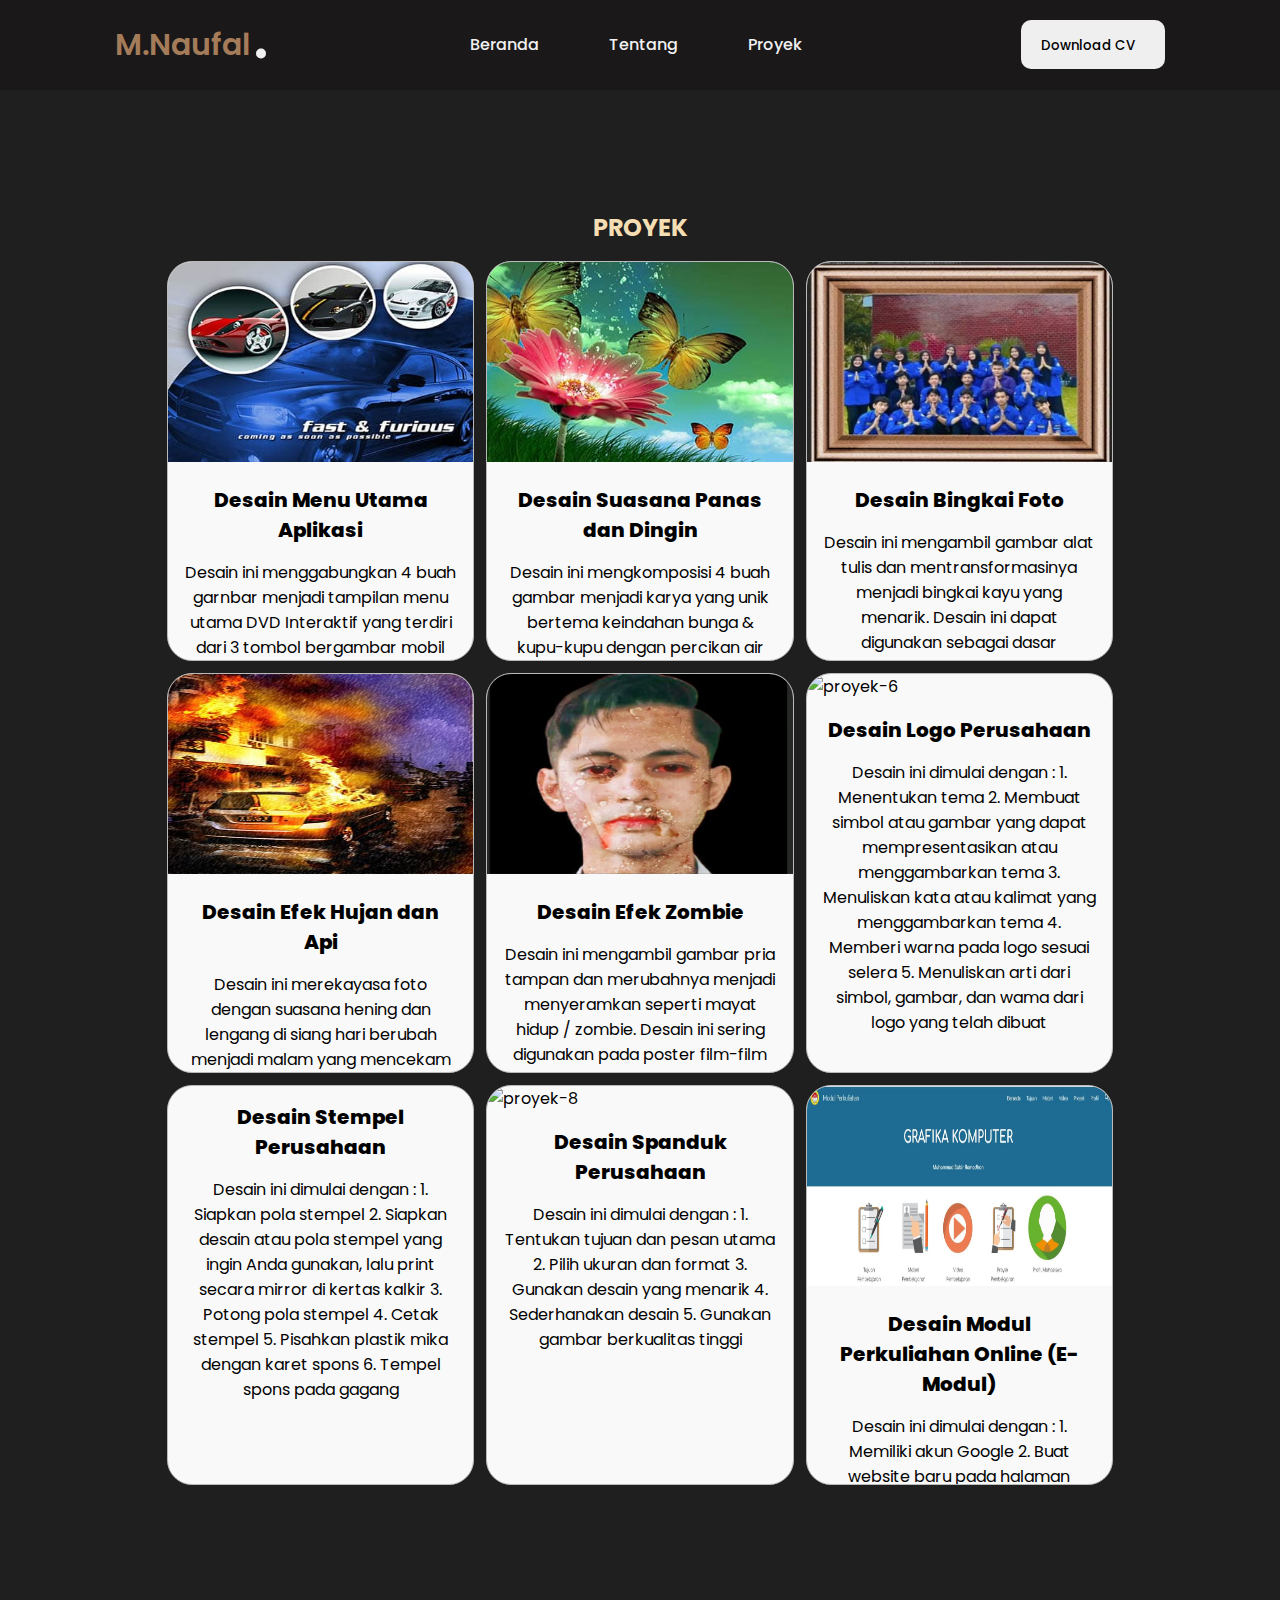
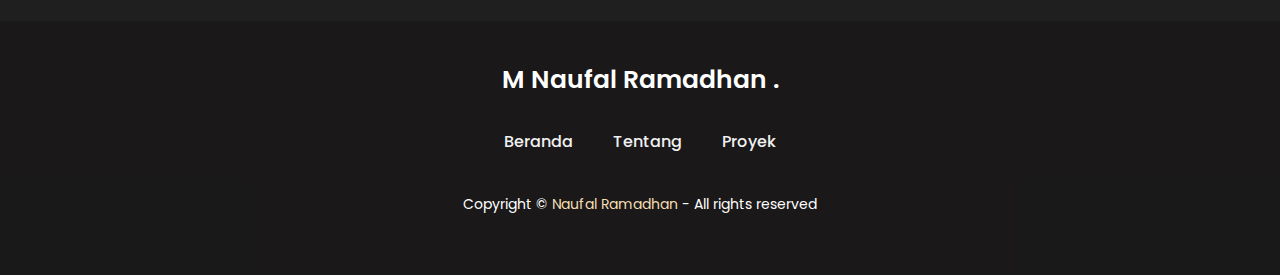
==== proyek.html @ e80bd855 "first commit" ====
<!DOCTYPE html>
<html lang="en">
  <head>
    <meta charset="UTF-8" />
    <meta name="viewport" content="width=device-width, initial-scale=1.0" />
    <link
      rel="stylesheet"
      href="https://unicons.iconscout.com/release/v4.0.8/css/line.css"
    />
    <!-- --------- CSS ---------- -->
    <link rel="stylesheet" href="assets/css/style.css" />
    <title>Portfolio Naufal Ramadhan</title>
  </head>
  <body>
    <div class="container">
      <!-- --------------- HEADER --------------- -->
      <nav id="header" style="position: relative">
        <div class="nav-logo">
          <p class="nav-name">M.Naufal</p>
          <span>.</span>
        </div>
        <div class="nav-menu" id="myNavMenu">
          <ul class="nav_menu_list">
            <li class="nav_list">
              <a href="/index.html" class="nav-link active-link">Beranda</a>
              <div class="circle"></div>
            </li>
            <li class="nav_list">
              <a href="/tentang.html" class="nav-link">Tentang</a>
              <div class="circle"></div>
            </li>
            <li class="nav_list">
              <a href="/proyek.html" class="nav-link">Proyek</a>
              <div class="circle"></div>
            </li>
          </ul>
        </div>
        <div class="nav-button">
          <button class="btn">
            <a href="" target="_blank" rel="noopener noreferrer"> Download CV</a
            ><i class="uil uil-file-alt"></i>
          </button>
        </div>
        <div class="nav-menu-btn">
          <i class="uil uil-bars" onclick="myMenuFunction()"></i>
        </div>
      </nav>

      <!-- -------------- MAIN ---------------- -->
      <main class="wrapper">
        <!-- -------------- FEATURED BOX ---------------- -->
        <section class="sectionProyek" style="margin-top: 120px">
          <h2 style="font-weight: 700">PROYEK</h2>
          <div class="Proyek">
            <div class="cards">
              <a
                href="https://youtu.be/zWfFFn6LvWQ?si=DFjpLo87bXBMIXGr"
                target="_blank"
                rel="noopener noreferrer"
              >
                <img src="proyek-1.jpg" alt="proyek-1" />
              </a>
              <div class="content-text">
                <h3>
                  <a
                    href="https://youtu.be/zWfFFn6LvWQ?si=DFjpLo87bXBMIXGr"
                    target="_blank"
                    rel="noopener noreferrer"
                    >Desain Menu Utama Aplikasi</a
                  >
                </h3>
                <p>
                  Desain ini menggabungkan 4 buah garnbar menjadi tampilan menu
                  utama DVD Interaktif yang terdiri dari 3 tombol bergambar
                  mobil sport dengan background bernuansa kebiruan.
                </p>
              </div>
            </div>
            <div class="cards">
              <a
                href="https://youtu.be/wy5TAMaLfY4?si=_1LfIuaYW1uSSjaZ"
                target="_blank"
                rel="noopener noreferrer"
              >
                <img src="proyek-2.jpg" alt="proyek-2" />
              </a>
              <div class="content-text">
                <h3>
                  <a
                    href="https://youtu.be/wy5TAMaLfY4?si=_1LfIuaYW1uSSjaZ"
                    target="_blank"
                    rel="noopener noreferrer"
                    >Desain Suasana Panas dan Dingin</a
                  >
                </h3>
                <p>
                  Desain ini mengkomposisi 4 buah gambar menjadi karya yang unik
                  bertema keindahan bunga & kupu-kupu dengan percikan air yang
                  dihembus angin dan bernuansa kehijauan.
                </p>
              </div>
            </div>
            <div class="cards">
              <a
                href="https://youtu.be/zvzgf5PeIN4?si=355lSWm0LKMLXTj-"
                target="_blank"
                rel="noopener noreferrer"
              >
                <img src="proyek-3.jpeg" alt="proyek-3" />
              </a>
              <div class="content-text">
                <h3>
                  <a
                    href="https://youtu.be/zvzgf5PeIN4?si=355lSWm0LKMLXTj-"
                    target="_blank"
                    rel="noopener noreferrer"
                    >Desain Bingkai Foto</a
                  >
                </h3>
                <p>
                  Desain ini mengambil gambar alat tulis dan mentransformasinya
                  menjadi bingkai kayu yang menarik. Desain ini dapat digunakan
                  sebagai dasar pembuatan foto dinding dengan bingkai.
                </p>
              </div>
            </div>
            <div class="cards">
              <a
                href="https://youtu.be/42Fn6lvO0R4?si=i5Tiu9E_Gx5gkg9w"
                target="_blank"
                rel="noopener noreferrer"
              >
                <img src="proyek-4.jpg" alt="proyek-4" />
              </a>
              <div class="content-text">
                <h3>
                  <a
                    href="https://youtu.be/42Fn6lvO0R4?si=i5Tiu9E_Gx5gkg9w"
                    target="_blank"
                    rel="noopener noreferrer"
                    >Desain Efek Hujan dan Api</a
                  >
                </h3>
                <p>
                  Desain ini merekayasa foto dengan suasana hening dan lengang
                  di siang hari berubah menjadi malam yang mencekam dengan
                  munculnya mobil dan bangunan yang terbakar api di antara
                  derasnya hujan disertai asap di udara dan percikan air di
                  jalan.
                </p>
              </div>
            </div>
            <div class="cards">
              <a
                href="https://youtu.be/zfDodj4bZi4?si=6s9OPZvfR_OI9Qsw"
                target="_blank"
                rel="noopener noreferrer"
              >
                <img src="proyek-5.jpeg" alt="proyek-5" />
              </a>
              <div class="content-text">
                <h3>
                  <a
                    href="https://youtu.be/zfDodj4bZi4?si=6s9OPZvfR_OI9Qsw"
                    target="_blank"
                    rel="noopener noreferrer"
                    >Desain Efek Zombie</a
                  >
                </h3>
                <p>
                  Desain ini mengambil gambar pria tampan dan merubahnya menjadi
                  menyeramkan seperti mayat hidup / zombie. Desain ini sering
                  digunakan pada poster film-film horror atau sinetron-sinetron
                  di televisi seperti Ganteng-Ganteng Serigala atau
                  Cantik-Cantik Zombie.
                </p>
              </div>
            </div>
            <div class="cards">
              <a href="http://" target="_blank" rel="noopener noreferrer">
                <img src="" alt="proyek-6" />
              </a>
              <div class="content-text">
                <h3>
                  <a href="http://" target="_blank" rel="noopener noreferrer"
                    >Desain Logo Perusahaan</a
                  >
                </h3>
                <p>
                  Desain ini dimulai dengan : 1. Menentukan tema 2. Membuat
                  simbol atau gambar yang dapat mempresentasikan atau
                  menggambarkan tema 3. Menuliskan kata atau kalimat yang
                  menggambarkan tema 4. Memberi warna pada logo sesuai selera 5.
                  Menuliskan arti dari simbol, gambar, dan wama dari logo yang
                  telah dibuat
                </p>
              </div>
            </div>
            <div class="cards">
              <a href="" target="_blank" rel="noopener noreferrer"> </a>
              <div class="content-text">
                <h3>
                  <a href="" target="_blank" rel="noopener noreferrer"
                    >Desain Stempel Perusahaan</a
                  >
                </h3>
                <p>
                  Desain ini dimulai dengan : 1. Siapkan pola stempel 2. Siapkan
                  desain atau pola stempel yang ingin Anda gunakan, lalu print
                  secara mirror di kertas kalkir 3. Potong pola stempel 4. Cetak
                  stempel 5. Pisahkan plastik mika dengan karet spons 6. Tempel
                  spons pada gagang
                </p>
              </div>
            </div>
            <div class="cards">
              <a href="" target="_blank" rel="noopener noreferrer">
                <img src="" alt="proyek-8" />
              </a>
              <div class="content-text">
                <h3>
                  <a href="" target="_blank" rel="noopener noreferrer"
                    >Desain Spanduk Perusahaan</a
                  >
                </h3>
                <p>
                  Desain ini dimulai dengan : 1. Tentukan tujuan dan pesan utama
                  2. Pilih ukuran dan format 3. Gunakan desain yang menarik 4.
                  Sederhanakan desain 5. Gunakan gambar berkualitas tinggi
                </p>
              </div>
            </div>
            <div class="cards">
              <a href="" target="_blank" rel="noopener noreferrer">
                <img src="proyek-9.jpg" alt="proyek-9" />
              </a>
              <div class="content-text">
                <h3>
                  <a href="" target="_blank" rel="noopener noreferrer"
                    >Desain Modul Perkuliahan Online (E-Modul)</a
                  >
                </h3>
                <p>
                  Desain ini dimulai dengan : 1. Memiliki akun Google 2. Buat
                  website baru pada halaman Google Site 3. Mendesain website
                  Modul Perkuliahan Online 4. Beri nama yang unik untuk website
                  5. Memilih tata letak yang sesuai untuk website 6. Pilih
                  gambar background, jenis header dan tema 7. Menerbitkan
                  (publish) website
                </p>
              </div>
            </div>
          </div>
        </section>
      </main>

      <!-- --------------- FOOTER --------------- -->
      <footer style="margin-top: 120px">
        <div class="top-footer">
          <p>M Naufal Ramadhan .</p>
        </div>
        <div class="middle-footer">
          <ul class="footer-menu">
            <li class="footer_menu_list">
              <a href="/index.html">Beranda</a>
            </li>
            <li class="footer_menu_list">
              <a href="/tentang.html">Tentang</a>
            </li>
            <li class="footer_menu_list">
              <a href="/proyek.html">Proyek</a>
            </li>
          </ul>
        </div>
        <div class="bottom-footer">
          <p>
            Copyright &copy;
            <a href="#home" style="text-decoration: none; color: wheat"
              >Naufal Ramadhan</a
            >
            - All rights reserved
          </p>
        </div>
      </footer>
    </div>

    <!-- ----- MAIN JS ----- -->
    <script src="assets/js/main.js"></script>
  </body>
</html>
---- assets/css/style.css ----
/* ----- POPPINS FONT Link ----- */
@import url("https://fonts.googleapis.com/css2?family=Poppins:wght@400;500;600;700&display=swap");

/* ----- VARIABLES ----- */
:root {
  --body-color: rgba(26, 25, 25, 0.973);
  --color-white: rgba(255, 255, 255, 0.603);

  --text-color-second: rgb(241, 241, 241);
  --text-color-third: rgb(165, 124, 90);

  --first-color: rgb(165, 124, 90);
  --first-color-hover: rgb(148, 45, 14);

  --second-color: rgb(165, 124, 90);
  --first-shadow-color: rgba(0, 0, 0, 0.1);
}

/* ----- BASE ----- */
* {
  margin: 0;
  padding: 0;
  box-sizing: border-box;
  font-family: "Poppins", sans-serif;
}

/* ----- SMOOTH SCROLL ----- */
html {
  scroll-behavior: smooth;
}

/* ----- CHANGE THE SCROLL BAR DESIGN ----- */
::-webkit-scrollbar {
  width: 10px;
  border-radius: 25px;
}
::-webkit-scrollbar-track {
  background: #f1f1f1;
}
::-webkit-scrollbar-thumb {
  background: #ccc;
  border-radius: 30px;
}
::-webkit-scrollbar-thumb:hover {
  background: #bbb;
}

/* ---##-- REUSABLE CSS --##--- */

/* ----- GLOBAL BUTTON DESIGN ----- */
.btn {
  font-weight: 500;
  padding: 12px 20px;
  background: #efefef;
  border: none;
  border-radius: 10px;
  cursor: pointer;
  transition: 0.4s;
}
.btn > i {
  margin-left: 10px;
}
.btn:hover {
  background: var(--second-color);
  color: var(--color-white);
}

/* ----- GLOBAL ICONS DESIGN ----- */
i {
  font-size: 16px;
}

/* ------- BASE -------- */
body {
  background: var(--body-color);
}
.container {
  width: 100%;
  position: relative;
}

/* ----- NAVIGATION BAR ----- */
nav {
  position: fixed;
  display: flex;
  justify-content: space-between;
  width: 100%;
  height: 90px;
  line-height: 90px;
  background: var(--body-color);
  padding-inline: 9vw;
  transition: 0.3s;
  z-index: 100;
}
.nav-logo {
  position: relative;
}
.nav-name {
  font-size: 30px;
  font-weight: 600;
  color: var(--text-color-third);
}
.nav-logo span {
  position: absolute;
  top: -15px;
  right: -20px;
  font-size: 5em;
  color: var(--text-color-second);
}
.nav-menu,
.nav_menu_list {
  display: flex;
}
.nav-menu .nav_list {
  list-style: none;
  position: relative;
}
.nav-link {
  text-decoration: none;
  color: var(--text-color-second);
  font-weight: 500;
  padding-inline: 15px;
  margin-inline: 20px;
}
.nav-menu-btn {
  display: none;
}
.nav-menu-btn i {
  font-size: 28px;
  cursor: pointer;
}

/* ----- WRAPPER DESIGN ----- */
.wrapper {
  padding-inline: 10vw;
}

/* ----- FEATURED BOX ----- */
.featured-box {
  position: relative;
  display: flex;
  height: 100vh;
  min-height: 700px;
}

/* ----- FEATURED TEXT BOX ----- */
.featured-text {
  position: relative;
  display: flex;
  justify-content: center;
  align-content: center;
  min-height: 80vh;
  flex-direction: column;
  width: 50%;
  padding-left: 20px;
}
.featured-name {
  font-size: 50px;
  font-weight: 600;
  color: var(--text-color-second);
  margin-block: 20px;
}
.typedText {
  text-transform: capitalize;
  color: var(--text-color-third);
}
.featured-text-info {
  font-size: 15px;
  margin-bottom: 30px;
  color: var(--text-color-second);
}
.featured-text-btn {
  display: flex;
  gap: 20px;
}
.featured-text-btn > .blue-btn {
  background: var(--first-color);
  color: var(--color-white);
}
.featured-text-btn > .blue-btn:hover {
  background: var(--first-color-hover);
}

/* ----- FEATURED IMAGE BOX ----- */
.featured-image {
  display: flex;
  justify-content: right;
  align-content: center;
  min-height: 80vh;
  width: 50%;
}
.image {
  background-color: var(--first-color);
  margin: auto 0;
  width: 380px;
  height: 380px;
  border-radius: 55% 45% 55% 45%;
  overflow: hidden;
  animation: imgFloat 7s ease-in-out infinite;
}
.image img {
  width: 380px;
  height: 380px;
  object-fit: cover;
  object-position: top -120px left 0px;
}
@keyframes imgFloat {
  50% {
    transform: translateY(10px);
    border-radius: 45% 55% 45% 55%;
  }
}

.sectionProyek {
  height: 100%;
  display: flex;
  justify-content: center;
  align-items: center;
  flex-direction: column;
}
.sectionProyek h2 {
  color: wheat;
}
.Proyek {
  max-width: 1200px;
  display: flex;
  justify-content: center;
  align-items: center;
  padding: 1rem 2rem;
  margin: auto;
  gap: 12px;
  flex-wrap: wrap;
}

.cards {
  width: 32%;
  display: flex;
  flex-direction: column;
  align-items: center;
  height: 400px;
  border: 1px solid rgb(187, 186, 186);
  border-radius: 25px;
  overflow: hidden;
  background-color: #f9f9f9;
}

.cards a {
  width: 100%;
}
.content-text h3 a {
  text-decoration: none;
  color: black;
  font-weight: 800;
  font-size: 20px;
}
.cards a img {
  width: 100%;
  height: 200px;
  transition: 0.2s ease;
}
.cards a img:hover {
  transform: scale(1.1);
}
.content-text {
  display: flex;
  flex-direction: column;
  align-items: center;
  text-align: center;
  padding: 1rem;
  overflow-y: scroll;
}

.content-text::-webkit-scrollbar {
  width: 8px;
}

.content-text::-webkit-scrollbar-track {
  box-shadow: 0;
  border-radius: 0;
}

.content-text::-webkit-scrollbar-thumb {
  background: var(--main-color);
  border-radius: 15px;
}
@media only screen and (max-width: 768px) {
  .Proyek {
    padding: 0;
  }

  .cards {
    width: 44%;
  }
  .content-text p {
    font-size: 12px;
  }
}

@media screen and (max-width: 480px) {
  .Proyek {
    padding: 0;
  }
  .cards {
    width: 90%;
    margin-bottom: 25px;
  }
  .content-text p {
    font-size: 18px;
  }
}
/* ----- MAIN BOX ----- */
.section {
  padding-block: 5em;
}
.row {
  display: flex;
  justify-content: space-between;
  width: 100%;
  gap: 50px;
}
.col {
  display: flex;
  width: 50%;
}

.sectionTentang {
  height: 100%;
  display: flex;
  justify-content: center;
  align-items: center;
}
.Tentang {
  max-width: 1200px;
  display: flex;
  justify-content: space-between;
  align-items: center;
  padding: 1rem 2rem;
  margin: auto;
}

a {
  text-decoration: none;
  color: black;
}
.aboutimg img {
  width: 300px;
  height: 350px;
  margin-right: 2rem;
  border-radius: 50%;
}
.content-about {
  color: white;
  display: flex;
  flex-direction: column;
  align-items: center;
  height: 300px;
}
.content-about h3 {
  align-self: flex-start;
  font-size: 2rem;
  font-weight: 600;
  color: wheat;
}
.content-about h3 span {
  color: var(--main-color);
}
.content-about p {
  margin-top: 32px;
  font-size: 1.2rem;
}

@media screen and (max-width: 768px) {
  .Tentang {
    flex-direction: column;
    text-align: center;
    justify-content: flex-start;
  }
  .content-about p {
    font-size: 1rem;
    width: 75vw;
  }
  .content-about h3 {
    align-self: center;
  }
  .content-about p {
    margin: 12px auto;
  }
  .aboutimg img {
    margin-right: 0;
  }
}

@media screen and (max-width: 480px) {
}

/* -- ## --- RESUABLE CSS -- ## -- */
.top-header {
  text-align: center;
  margin-bottom: 5em;
}
.top-header h1 {
  font-weight: 600;
  color: var(--text-color-second);
  margin-bottom: 10px;
}
.top-header span {
  color: #999;
}
h3 {
  font-size: 20px;
  font-weight: 600;
  color: var(--text-color-second);
  margin-bottom: 15px;
}

/* ----- FOOTER BOX ----- */
footer {
  display: flex;
  justify-content: center;
  align-items: center;
  flex-direction: column;
  row-gap: 30px;
  background: var(--body-color);
  color: white;
  padding-block: 40px 60px;
}
.top-footer p {
  font-size: 25px;
  font-weight: 600;
}
.middle-footer .footer-menu {
  display: flex;
}
.footer_menu_list {
  list-style: none;
}
.footer_menu_list a {
  text-decoration: none;
  color: var(--text-color-second);
  font-weight: 500;
  margin-inline: 20px;
}

.bottom-footer {
  font-size: 14px;
  margin-top: 10px;
}

/* ----- MEDIA QUERY == 1024px / RESPONSIVE ----- */
@media only screen and (max-width: 1024px) {
  .featured-text {
    padding: 0;
  }
  .image,
  .image img {
    width: 320px;
    height: 320px;
    object-position: top -50px left 0px;
  }
}

/* ----- MEDIA QUERY == 900px / RESPONSIVE ----- */
@media only screen and (max-width: 900px) {
  .nav-button {
    display: none;
  }
  .nav-menu.responsive {
    left: 0;
  }
  .nav-menu {
    position: fixed;
    top: 80px;
    left: -100%;
    flex-direction: column;
    justify-content: center;
    align-items: center;
    background: rgba(255, 255, 255, 0.7);
    backdrop-filter: blur(20px);
    width: 100%;
    min-height: 450px;
    height: 90vh;
    transition: 0.3s;
  }
  .nav_menu_list {
    flex-direction: column;
  }
  .nav-menu-btn {
    display: flex;
    align-items: center;
    justify-content: center;
  }
  .featured-box {
    flex-direction: column;
    justify-content: center;
    height: 100vh;
  }
  .featured-text {
    width: 100%;
    order: 2;
    justify-content: center;
    align-content: flex-start;
    min-height: 60vh;
  }

  .featured-image {
    order: 1;
    justify-content: center;
    min-height: 150px;
    width: 100%;
    margin-top: 65px;
  }
  .image,
  .image img {
    width: 150px;
    height: 150px;
  }
  .row {
    display: flex;
    flex-direction: column;
    justify-content: center;
    gap: 50px;
  }
  .col {
    display: flex;
    justify-content: center;
    width: 100%;
  }
}

/* ----- MEDIA QUERY == 540px / RESPONSIVE ----- */

@media only screen and (max-width: 540px) {
  .featured-name {
    font-size: 40px;
  }
}
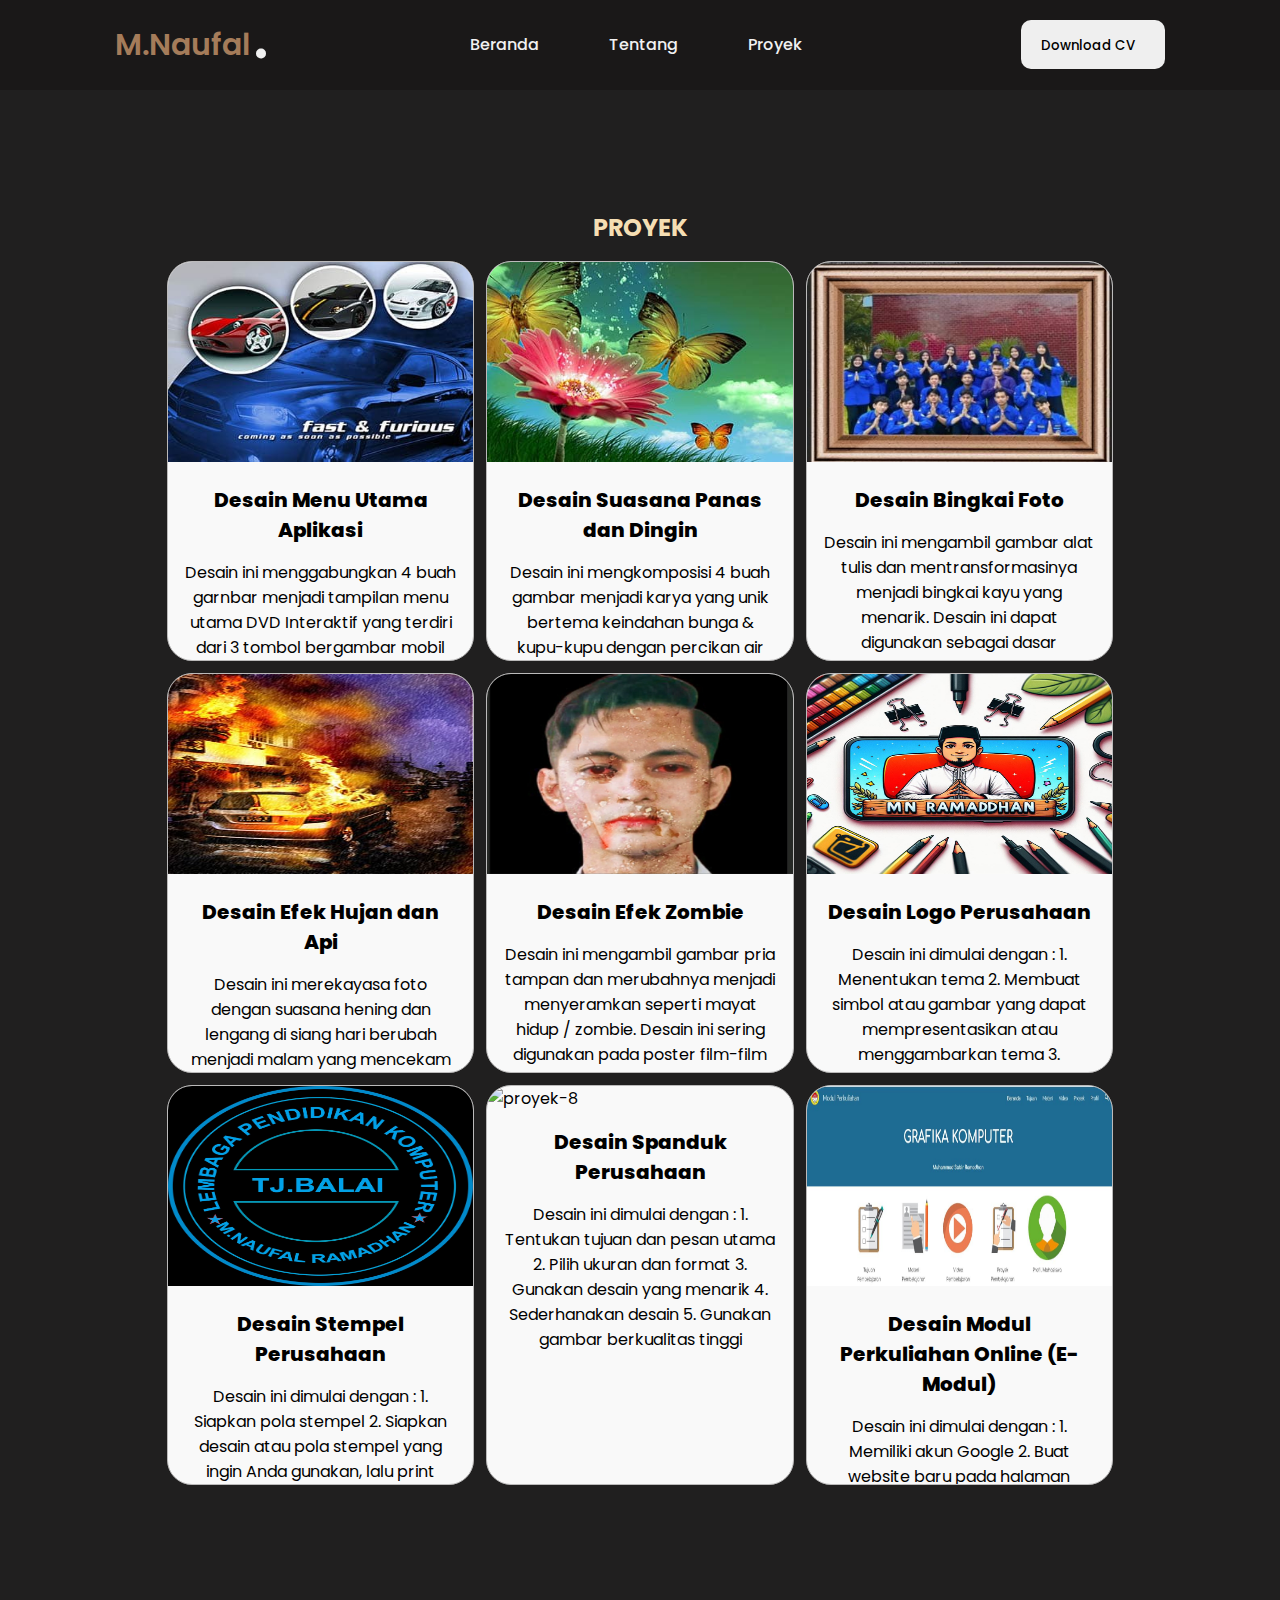
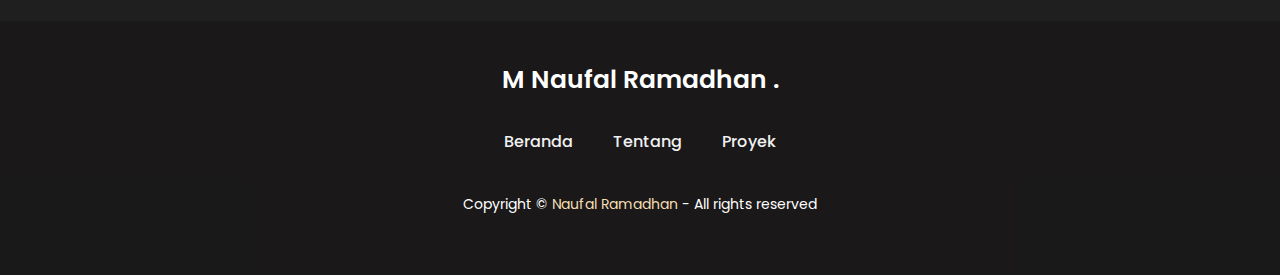
==== commit a9286dfe: "add img proyek 6&7" ====
--- a/proyek.html
+++ b/proyek.html
@@ -178,7 +178,7 @@
             </div>
             <div class="cards">
               <a href="http://" target="_blank" rel="noopener noreferrer">
-                <img src="" alt="proyek-6" />
+                <img src="proyek-6.jpeg" alt="proyek-6" />
               </a>
               <div class="content-text">
                 <h3>
@@ -197,7 +197,9 @@
               </div>
             </div>
             <div class="cards">
-              <a href="" target="_blank" rel="noopener noreferrer"> </a>
+              <a href="" target="_blank" rel="noopener noreferrer">
+                <img src="proyek-7.jpeg" alt="proyek-7" />
+              </a>
               <div class="content-text">
                 <h3>
                   <a href="" target="_blank" rel="noopener noreferrer"
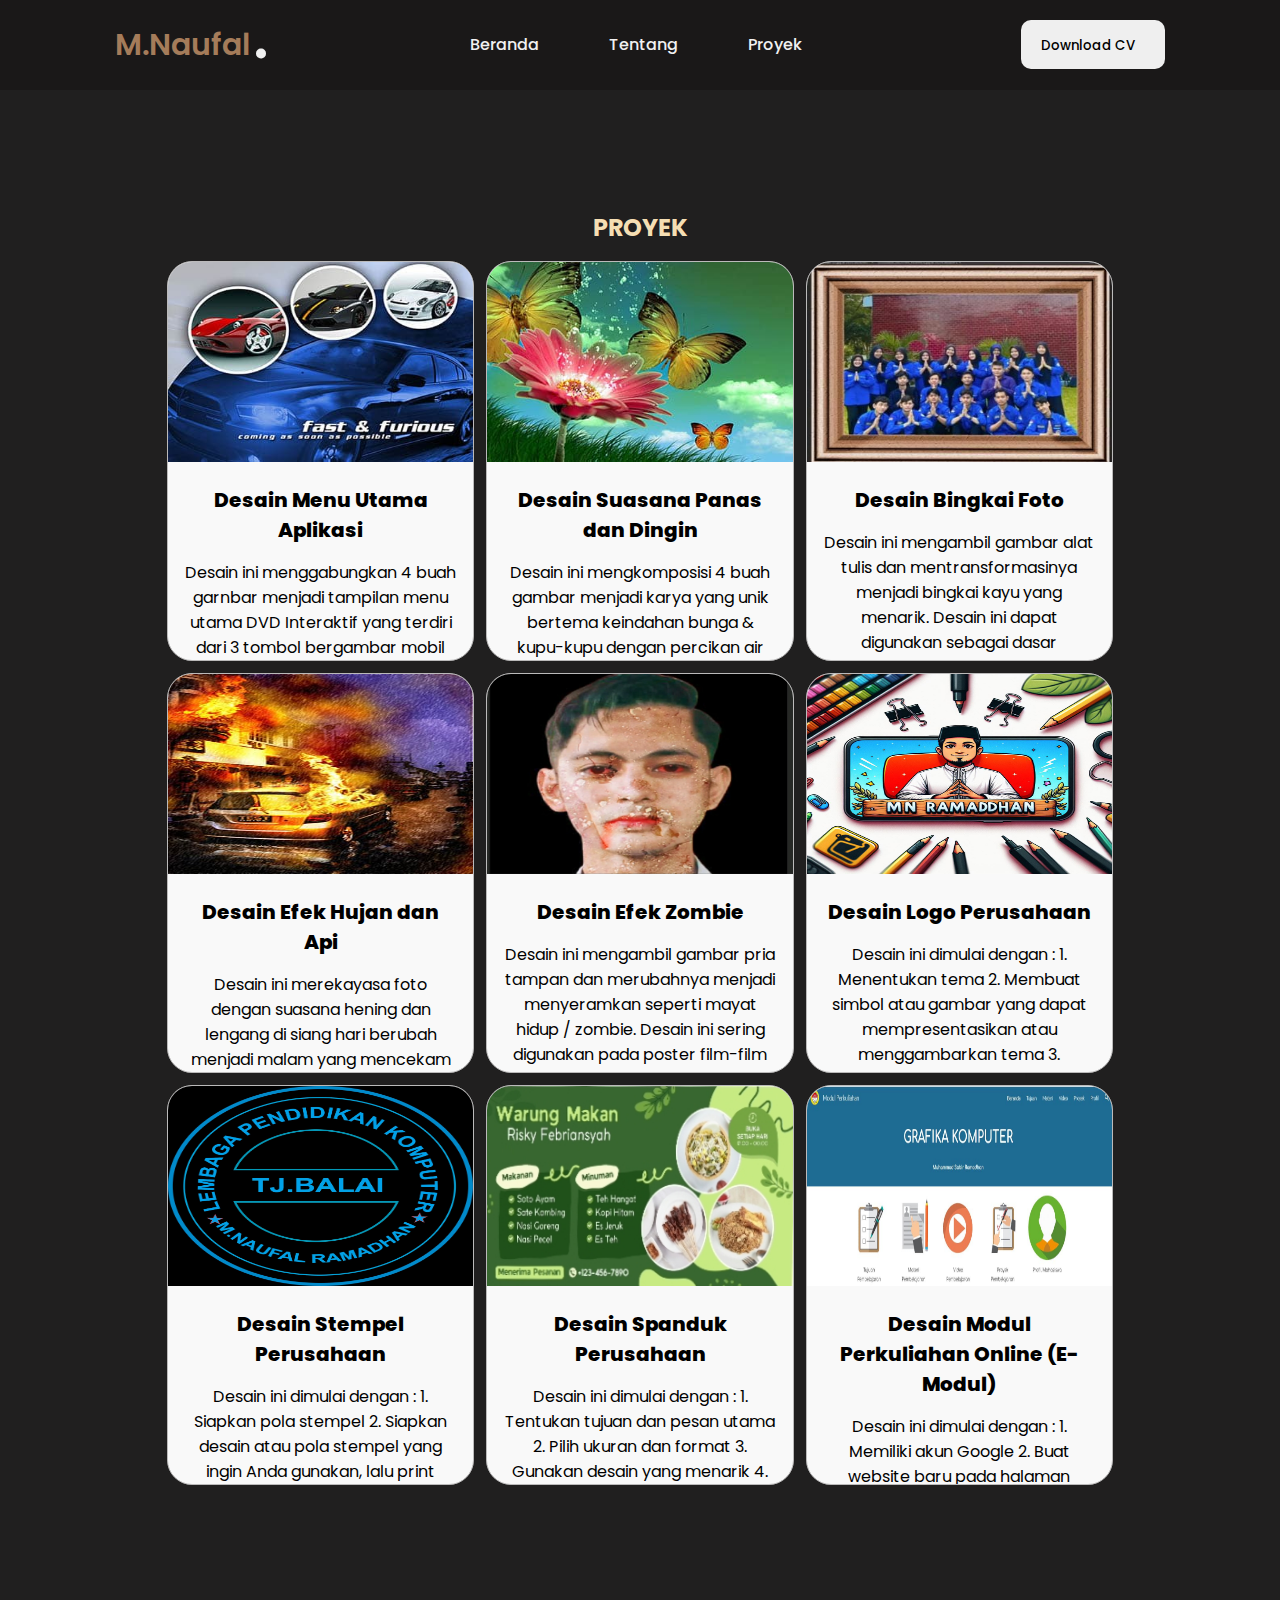
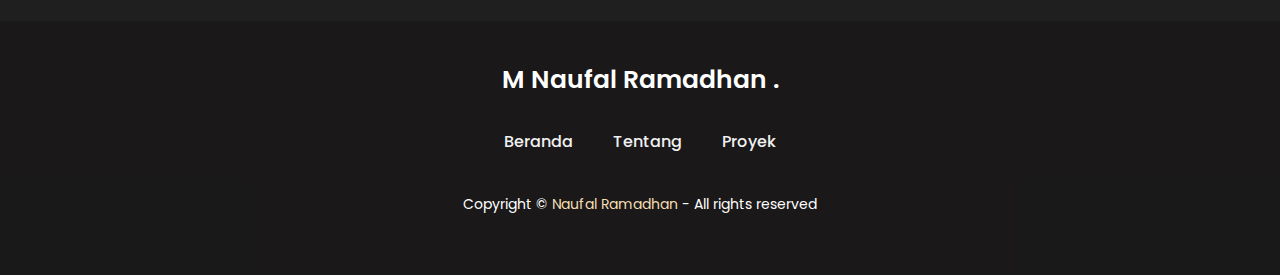
==== commit 55b49fb0: "fix image" ====
--- a/proyek.html
+++ b/proyek.html
@@ -37,7 +37,12 @@
         </div>
         <div class="nav-button">
           <button class="btn">
-            <a href="" target="_blank" rel="noopener noreferrer"> Download CV</a
+            <a
+              href="https://drive.google.com/file/d/1AMirqcYE76MJ7cdkm-xjvfLx7f3eRbjY/view?usp=sharing"
+              target="_blank"
+              rel="noopener noreferrer"
+            >
+              Download CV</a
             ><i class="uil uil-file-alt"></i>
           </button>
         </div>
@@ -177,14 +182,12 @@
               </div>
             </div>
             <div class="cards">
-              <a href="http://" target="_blank" rel="noopener noreferrer">
+              <a rel="noopener noreferrer">
                 <img src="proyek-6.jpeg" alt="proyek-6" />
               </a>
               <div class="content-text">
                 <h3>
-                  <a href="http://" target="_blank" rel="noopener noreferrer"
-                    >Desain Logo Perusahaan</a
-                  >
+                  <a rel="noopener noreferrer">Desain Logo Perusahaan</a>
                 </h3>
                 <p>
                   Desain ini dimulai dengan : 1. Menentukan tema 2. Membuat
@@ -197,14 +200,12 @@
               </div>
             </div>
             <div class="cards">
-              <a href="" target="_blank" rel="noopener noreferrer">
+              <a rel="noopener noreferrer">
                 <img src="proyek-7.jpeg" alt="proyek-7" />
               </a>
               <div class="content-text">
                 <h3>
-                  <a href="" target="_blank" rel="noopener noreferrer"
-                    >Desain Stempel Perusahaan</a
-                  >
+                  <a rel="noopener noreferrer">Desain Stempel Perusahaan</a>
                 </h3>
                 <p>
                   Desain ini dimulai dengan : 1. Siapkan pola stempel 2. Siapkan
@@ -216,14 +217,12 @@
               </div>
             </div>
             <div class="cards">
-              <a href="" target="_blank" rel="noopener noreferrer">
-                <img src="" alt="proyek-8" />
-              </a>
-              <div class="content-text">
-                <h3>
-                  <a href="" target="_blank" rel="noopener noreferrer"
-                    >Desain Spanduk Perusahaan</a
-                  >
+              <a rel="noopener noreferrer">
+                <img src="proyek-8.jpeg" alt="proyek-8" />
+              </a>
+              <div class="content-text">
+                <h3>
+                  <a rel="noopener noreferrer">Desain Spanduk Perusahaan</a>
                 </h3>
                 <p>
                   Desain ini dimulai dengan : 1. Tentukan tujuan dan pesan utama
